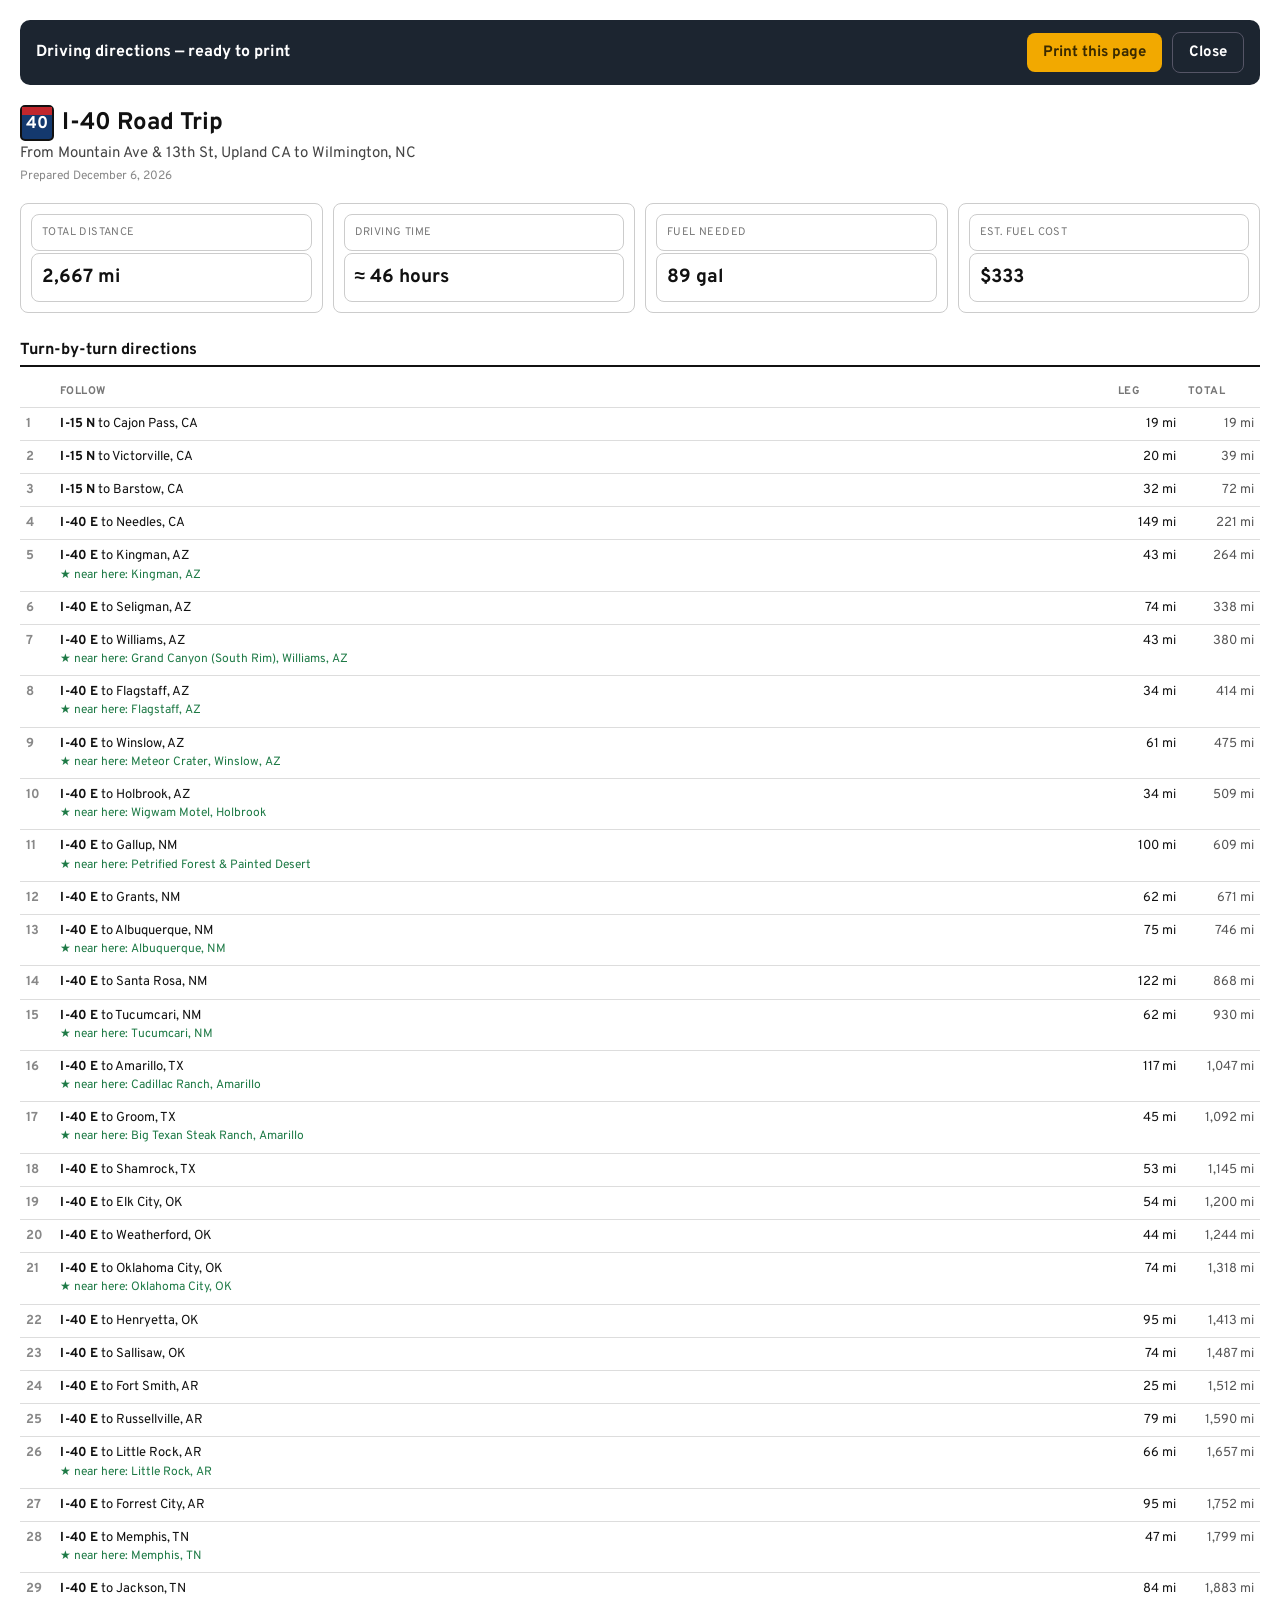
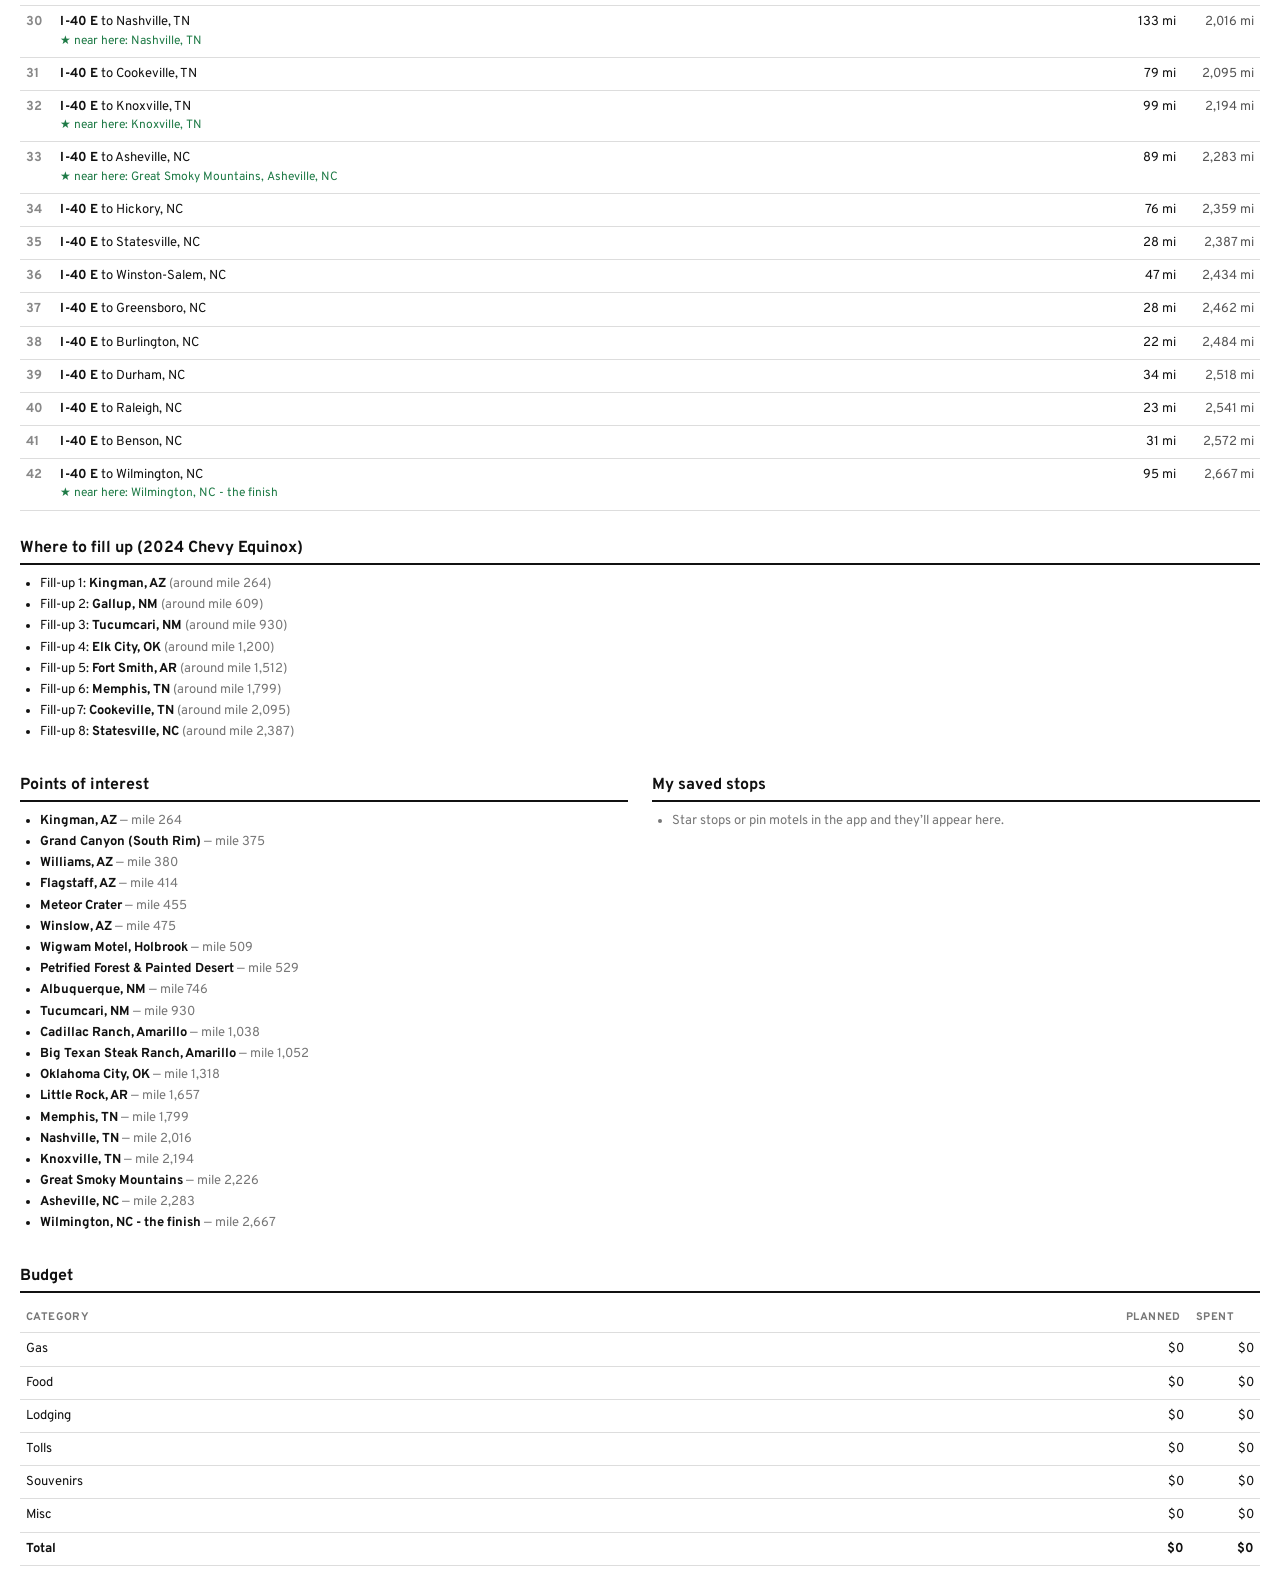
==== print.html @ cb0f687c "Senior-friendly rebuild: Upland home base, Equinox fuel planner, MapQuest-style printout, budget tra" ====
<!DOCTYPE html>
<html lang="en">
<head>
<meta charset="utf-8">
<meta name="viewport" content="width=device-width, initial-scale=1">
<title>I-40 Road Trip — Driving Directions</title>
<style>
  @font-face { font-family:"Overpass"; src:url("fonts/overpass-400.woff2") format("woff2"); font-weight:400; }
  @font-face { font-family:"Overpass"; src:url("fonts/overpass-700.woff2") format("woff2"); font-weight:700; }
  @page { margin:16mm 14mm; }
  *{ box-sizing:border-box; }
  body{ font-family:"Overpass", Arial, sans-serif; color:#111; background:#fff; margin:0; padding:20px; line-height:1.4; }
  .toolbar{ background:#1C2530; color:#fff; padding:12px 16px; border-radius:10px; display:flex; gap:10px; align-items:center; margin-bottom:20px; }
  .toolbar b{ flex:1; }
  .toolbar button{ font-family:inherit; font-size:15px; font-weight:700; padding:10px 16px; border:none; border-radius:8px; cursor:pointer; }
  .print{ background:#F2A900; color:#3a2a00; }
  .back{ background:transparent; color:#fff; border:1.5px solid #556 !important; }

  h1{ font-size:24px; margin:0 0 2px; }
  .route{ font-size:15px; color:#444; margin:0 0 4px; }
  .gen{ font-size:12px; color:#888; margin:0 0 18px; }
  .shield{ display:inline-block; width:34px; height:36px; background:#14396E; border:2px solid #111; border-radius:5px; color:#fff; text-align:center; vertical-align:middle; margin-right:8px; position:relative; }
  .shield i{ font-style:normal; font-weight:700; font-size:17px; position:absolute; bottom:2px; left:0; right:0; }
  .shield b{ display:block; height:8px; background:#C1272D; }

  .summary{ display:grid; grid-template-columns:repeat(4,1fr); gap:10px; margin:0 0 22px; }
  .summary div{ border:1px solid #ccc; border-radius:8px; padding:10px; }
  .summary .k{ font-size:11px; text-transform:uppercase; letter-spacing:.4px; color:#777; }
  .summary .v{ font-size:19px; font-weight:700; margin-top:2px; }

  h2{ font-size:16px; border-bottom:2px solid #111; padding-bottom:4px; margin:26px 0 10px; }
  table{ width:100%; border-collapse:collapse; }
  td, th{ text-align:left; padding:7px 6px; border-bottom:1px solid #ddd; font-size:13px; vertical-align:top; }
  th{ font-size:11px; text-transform:uppercase; letter-spacing:.4px; color:#777; }
  td.n{ width:34px; color:#888; font-weight:700; }
  td.mi{ width:70px; text-align:right; white-space:nowrap; }
  td.cum{ width:78px; text-align:right; white-space:nowrap; color:#555; }
  .road{ font-weight:700; }
  .stopnote{ color:#1E7A46; font-size:12px; }
  ul{ margin:6px 0; padding-left:20px; }
  li{ font-size:13px; margin:3px 0; }
  .muted{ color:#777; }
  .two{ display:grid; grid-template-columns:1fr 1fr; gap:24px; }
  .fill{ display:inline-block; min-width:120px; border-bottom:1px solid #999; }

  @media print { .toolbar{ display:none; } body{ padding:0; } }
</style>
</head>
<body>
  <div class="toolbar">
    <b>Driving directions — ready to print</b>
    <button class="print" onclick="window.print()">Print this page</button>
    <button class="back" onclick="window.close()">Close</button>
  </div>

  <h1><span class="shield"><b></b><i>40</i></span>I-40 Road Trip</h1>
  <p class="route" id="route"></p>
  <p class="gen" id="gen"></p>

  <div class="summary" id="summary"></div>

  <h2>Turn-by-turn directions</h2>
  <table><thead><tr><th></th><th>Follow</th><th class="mi">Leg</th><th class="cum">Total</th></tr></thead>
    <tbody id="legs"></tbody></table>

  <h2>Where to fill up (2024 Chevy Equinox)</h2>
  <ul id="fuel"></ul>

  <div class="two">
    <div>
      <h2>Points of interest</h2>
      <ul id="poi"></ul>
    </div>
    <div>
      <h2>My saved stops</h2>
      <ul id="saved"></ul>
    </div>
  </div>

  <h2>Budget</h2>
  <table><thead><tr><th>Category</th><th class="mi">Planned</th><th class="mi">Spent</th></tr></thead>
    <tbody id="budget"></tbody></table>

  <script src="js/data.js"></script>
  <script src="js/geo.js"></script>
  <script src="js/store.js"></script>
  <script>
    const money = n => "$" + Math.round(Number(n)||0).toLocaleString();
    document.getElementById("route").textContent = "From Mountain Ave & 13th St, Upland CA  to  Wilmington, NC";
    document.getElementById("gen").textContent = "Prepared " + new Date().toLocaleDateString([], {month:"long", day:"numeric", year:"numeric"});

    const f = STORE.fuel;
    const gal = GEO.TOTAL / (f.mpgHwy || 30);
    const summary = [
      ["Total distance", GEO.fmtMi(GEO.TOTAL)],
      ["Driving time", "\u2248 " + Math.round(GEO.drivingHours()) + " hours"],
      ["Fuel needed", Math.round(gal) + " gal"],
      ["Est. fuel cost", money(gal * (f.gasPrice||0))]
    ];
    document.getElementById("summary").innerHTML = summary.map(s =>
      '<div><div class="k">'+s[0]+'</div><div class="v">'+s[1]+'</div></div>').join("");

    // legs
    const legs = GEO.legs();
    document.getElementById("legs").innerHTML = legs.map((l, i) => {
      let html = '<tr><td class="n">'+(i+1)+'</td><td><span class="road">'+l.road+'</span> to '+l.to;
      if (l.stops.length) html += '<br><span class="stopnote">\u2605 near here: '+l.stops.join(", ")+'</span>';
      html += '</td><td class="mi">'+l.seg+' mi</td><td class="cum">'+l.cum.toLocaleString()+' mi</td></tr>';
      return html;
    }).join("");

    // fuel stops
    const stops = GEO.fuelStops(Math.max(120, f.refuelEveryMi||300));
    document.getElementById("fuel").innerHTML = stops.map((s,i) =>
      '<li>Fill-up '+(i+1)+': <b>'+s.town+'</b> <span class="muted">(around mile '+s.mile.toLocaleString()+')</span></li>').join("")
      || '<li class="muted">Set a refuel interval in the app.</li>';

    // POIs
    document.getElementById("poi").innerHTML = GEO.milestones.map(m =>
      '<li><b>'+m.name+'</b> <span class="muted">— mile '+Math.round(m.along).toLocaleString()+'</span></li>').join("");

    // saved (favorites + pinned)
    const favs = GEO.milestones.filter(m => STORE.favs.includes(m.id)).map(m => '<li>\u2605 '+m.name+'</li>');
    const pins = STORE.custom.map(c => '<li>\uD83D\uDCCD '+c.name+'</li>');
    document.getElementById("saved").innerHTML = (favs.concat(pins).join("")) ||
      '<li class="muted">Star stops or pin motels in the app and they\u2019ll appear here.</li>';

    // budget
    const spent = STORE.spentByCat();
    document.getElementById("budget").innerHTML = CATEGORIES.map(c =>
      '<tr><td>'+c+'</td><td class="mi">'+money(STORE.budget[c]||0)+'</td><td class="mi">'+money(spent[c]||0)+'</td></tr>').join("")
      + '<tr><td><b>Total</b></td><td class="mi"><b>'+money(STORE.totalBudget())+'</b></td><td class="mi"><b>'+money(STORE.totalSpent())+'</b></td></tr>';
  </script>
</body>
</html>
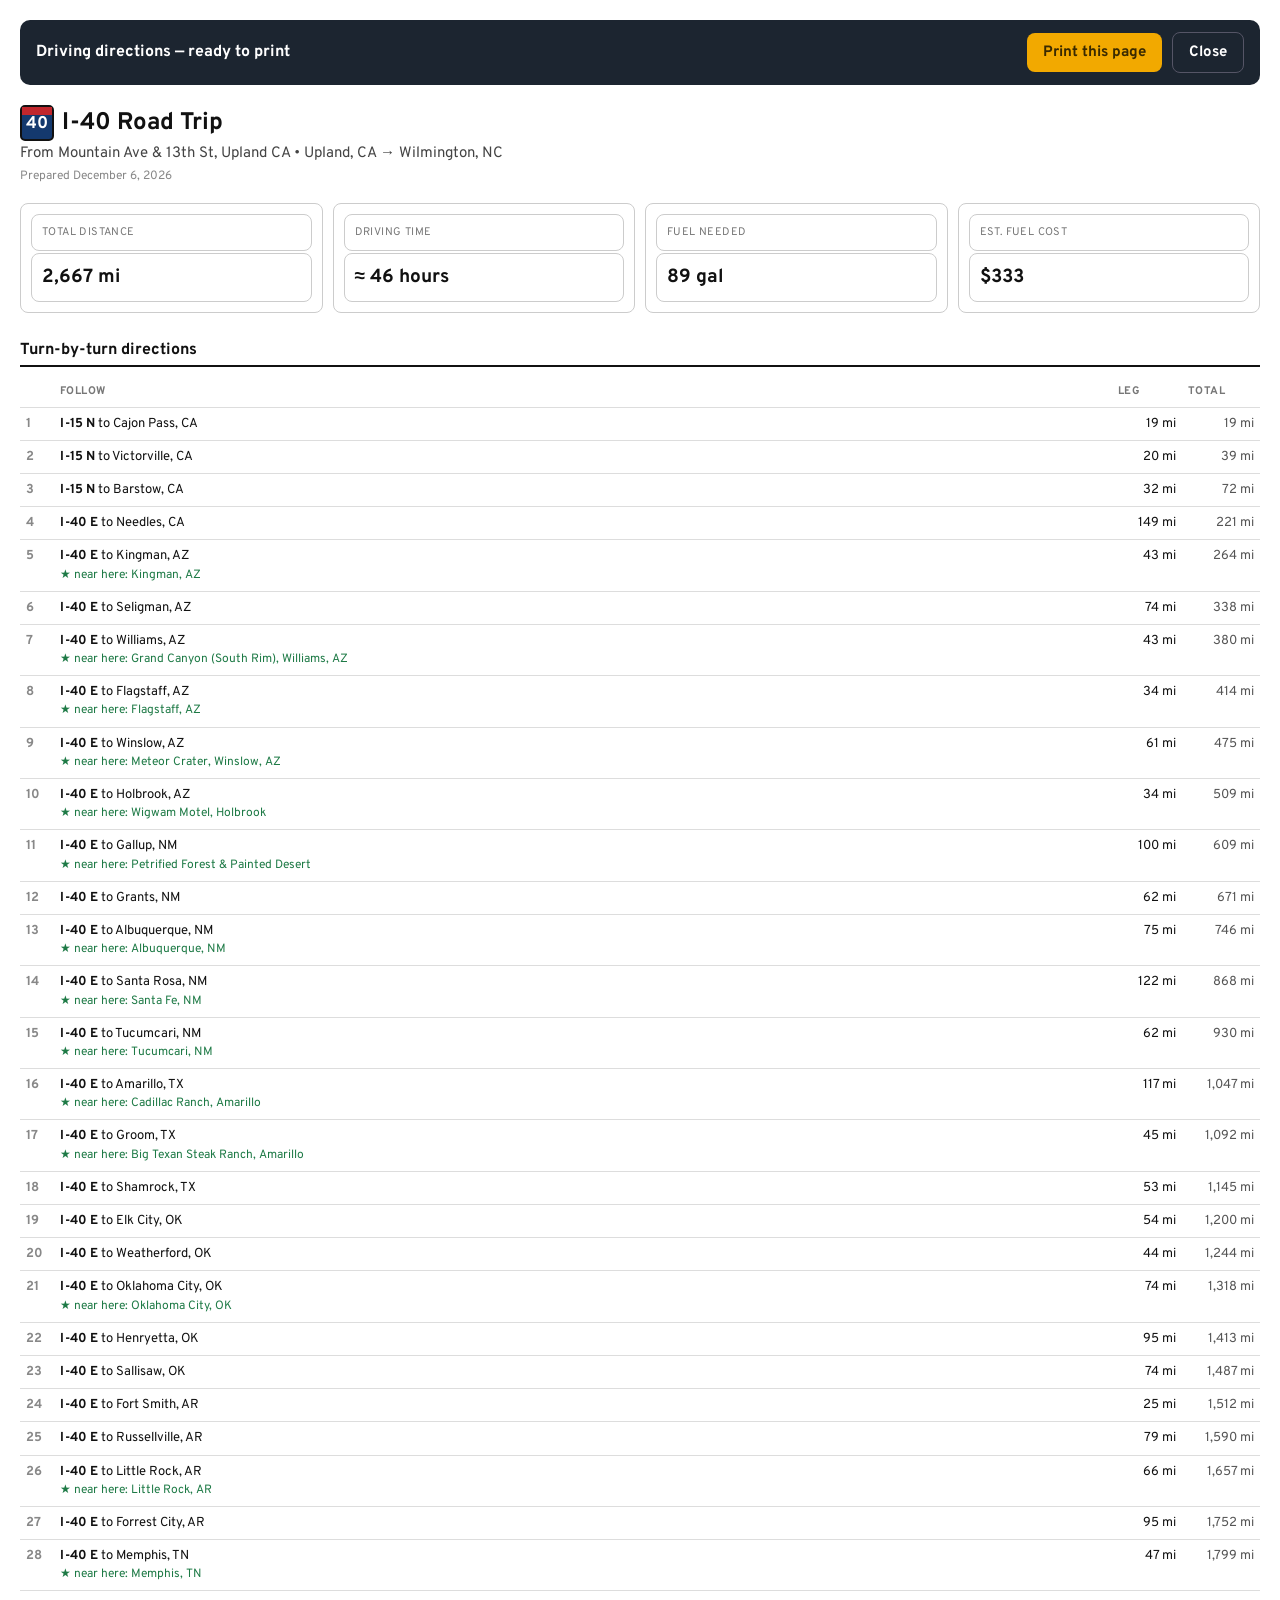
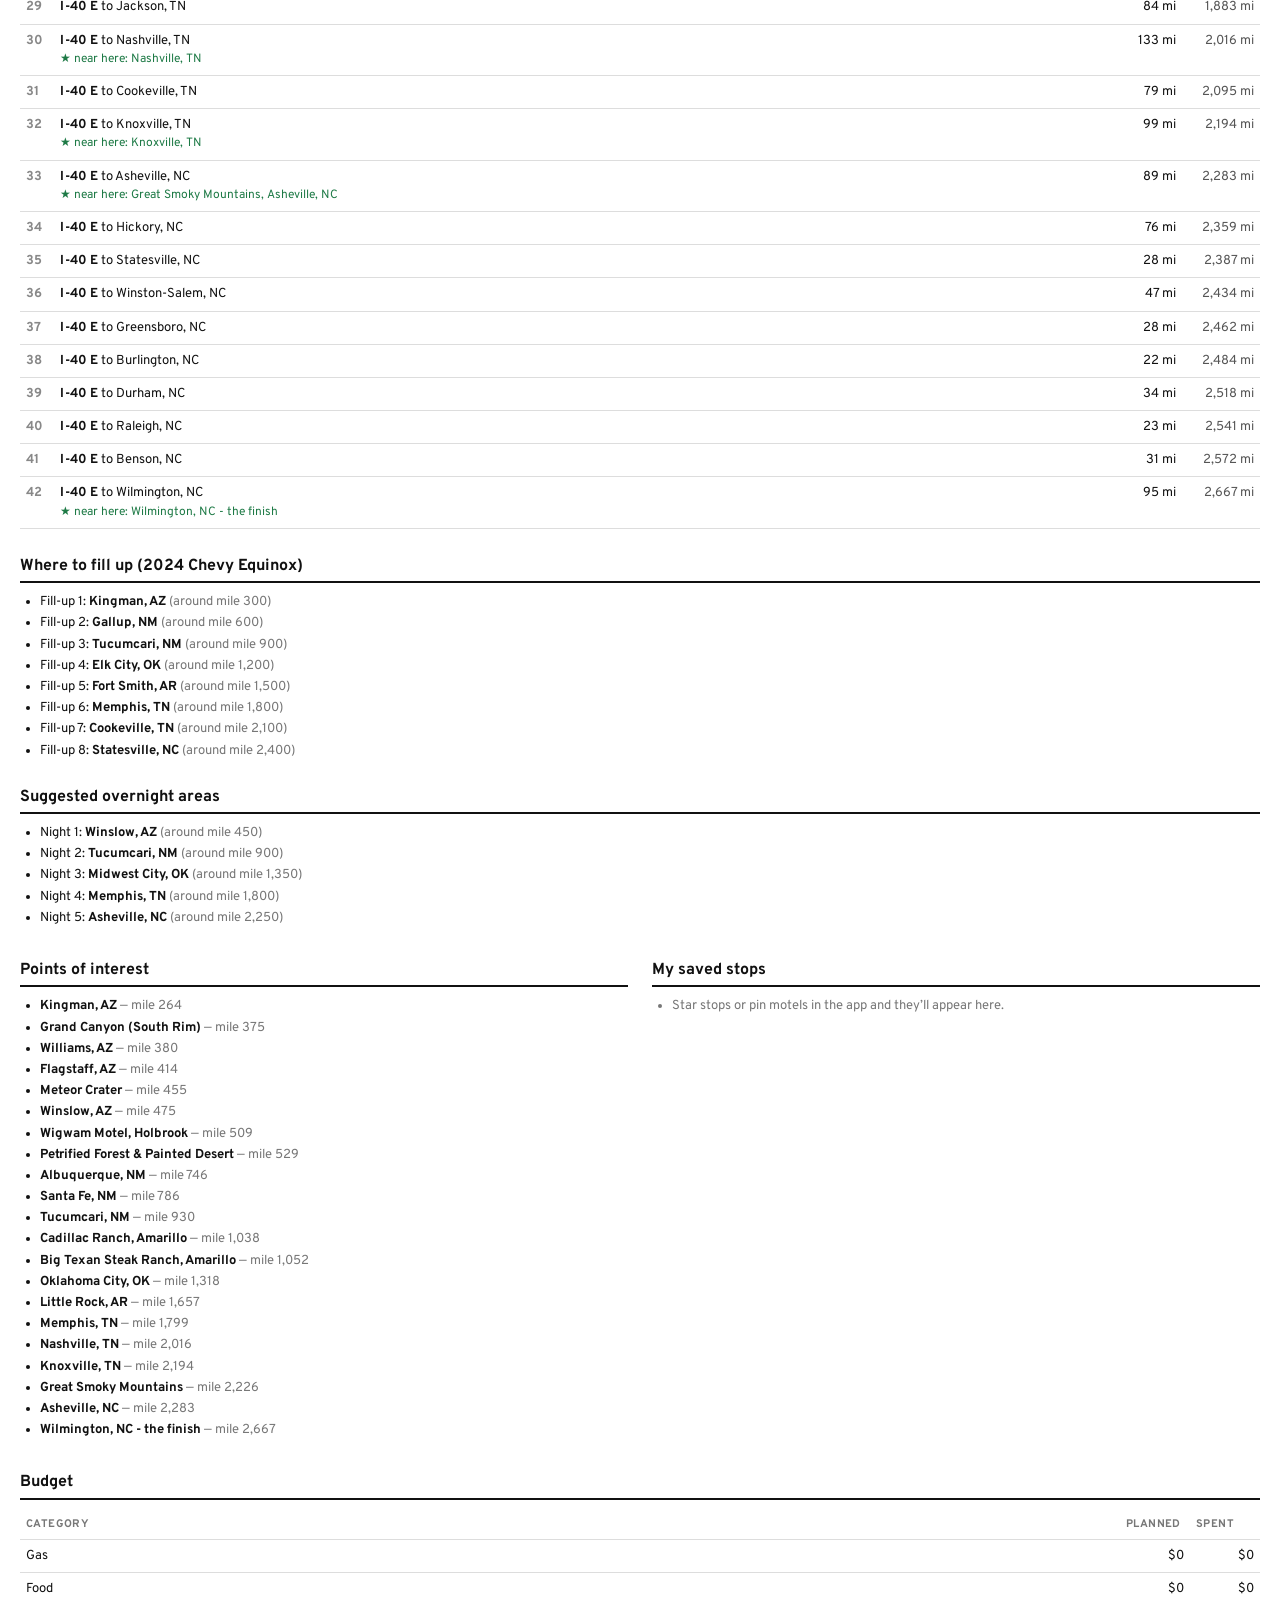
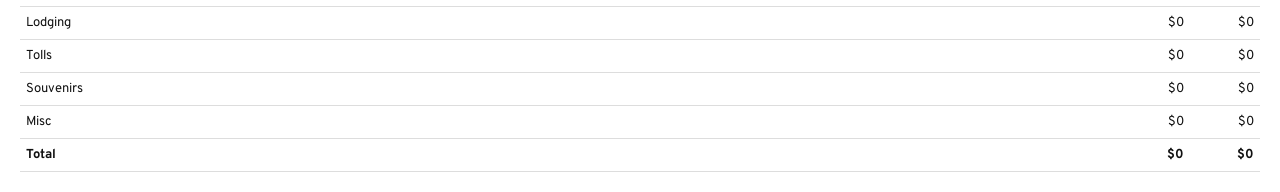
==== commit 2adb105f: "Add route builder: pick detours, route real roads once online, save offline; town-named gas/overnigh" ====
--- a/print.html
+++ b/print.html
@@ -15,19 +15,16 @@
   .toolbar button{ font-family:inherit; font-size:15px; font-weight:700; padding:10px 16px; border:none; border-radius:8px; cursor:pointer; }
   .print{ background:#F2A900; color:#3a2a00; }
   .back{ background:transparent; color:#fff; border:1.5px solid #556 !important; }
-
   h1{ font-size:24px; margin:0 0 2px; }
   .route{ font-size:15px; color:#444; margin:0 0 4px; }
   .gen{ font-size:12px; color:#888; margin:0 0 18px; }
   .shield{ display:inline-block; width:34px; height:36px; background:#14396E; border:2px solid #111; border-radius:5px; color:#fff; text-align:center; vertical-align:middle; margin-right:8px; position:relative; }
   .shield i{ font-style:normal; font-weight:700; font-size:17px; position:absolute; bottom:2px; left:0; right:0; }
   .shield b{ display:block; height:8px; background:#C1272D; }
-
   .summary{ display:grid; grid-template-columns:repeat(4,1fr); gap:10px; margin:0 0 22px; }
   .summary div{ border:1px solid #ccc; border-radius:8px; padding:10px; }
   .summary .k{ font-size:11px; text-transform:uppercase; letter-spacing:.4px; color:#777; }
   .summary .v{ font-size:19px; font-weight:700; margin-top:2px; }
-
   h2{ font-size:16px; border-bottom:2px solid #111; padding-bottom:4px; margin:26px 0 10px; }
   table{ width:100%; border-collapse:collapse; }
   td, th{ text-align:left; padding:7px 6px; border-bottom:1px solid #ddd; font-size:13px; vertical-align:top; }
@@ -41,8 +38,6 @@
   li{ font-size:13px; margin:3px 0; }
   .muted{ color:#777; }
   .two{ display:grid; grid-template-columns:1fr 1fr; gap:24px; }
-  .fill{ display:inline-block; min-width:120px; border-bottom:1px solid #999; }
-
   @media print { .toolbar{ display:none; } body{ padding:0; } }
 </style>
 </head>
@@ -56,7 +51,6 @@
   <h1><span class="shield"><b></b><i>40</i></span>I-40 Road Trip</h1>
   <p class="route" id="route"></p>
   <p class="gen" id="gen"></p>
-
   <div class="summary" id="summary"></div>
 
   <h2>Turn-by-turn directions</h2>
@@ -66,15 +60,12 @@
   <h2>Where to fill up (2024 Chevy Equinox)</h2>
   <ul id="fuel"></ul>
 
+  <h2>Suggested overnight areas</h2>
+  <ul id="nights"></ul>
+
   <div class="two">
-    <div>
-      <h2>Points of interest</h2>
-      <ul id="poi"></ul>
-    </div>
-    <div>
-      <h2>My saved stops</h2>
-      <ul id="saved"></ul>
-    </div>
+    <div><h2>Points of interest</h2><ul id="poi"></ul></div>
+    <div><h2>My saved stops</h2><ul id="saved"></ul></div>
   </div>
 
   <h2>Budget</h2>
@@ -82,12 +73,27 @@
     <tbody id="budget"></tbody></table>
 
   <script src="js/data.js"></script>
+  <script src="js/towns.js"></script>
   <script src="js/geo.js"></script>
   <script src="js/store.js"></script>
   <script>
     const money = n => "$" + Math.round(Number(n)||0).toLocaleString();
-    document.getElementById("route").textContent = "From Mountain Ave & 13th St, Upland CA  to  Wilmington, NC";
-    document.getElementById("gen").textContent = "Prepared " + new Date().toLocaleDateString([], {month:"long", day:"numeric", year:"numeric"});
+
+    // Build the active route (his built route, or the plain I-40 base).
+    const r = STORE.route;
+    let pathNames = "Upland, CA \u2192 Wilmington, NC";
+    if (r && r.geometry && r.geometry.length > 1) {
+      GEO.build(r.geometry, { factor: r.approx ? 1.10 : 1.0, distanceMi: r.distance,
+        durationHr: r.duration, legs: r.legs, named: r.approx ? r.waypoints : null, landmarkThresholdMi: 75 });
+      if (r.waypoints && r.waypoints.length > 2)
+        pathNames = r.waypoints.map(w => w.name).join(" \u2192 ");
+    } else {
+      GEO.build(ROUTE.map(p => [p.lat, p.lng]), { factor: 1.10, named: ROUTE, landmarkThresholdMi: 75 });
+    }
+
+    document.getElementById("route").textContent = "From Mountain Ave & 13th St, Upland CA  \u2022  " + pathNames;
+    document.getElementById("gen").textContent = "Prepared " + new Date().toLocaleDateString([], {month:"long", day:"numeric", year:"numeric"})
+      + (r && r.approx ? "  \u2014  straight-line estimate (build on WiFi for real roads)" : "");
 
     const f = STORE.fuel;
     const gal = GEO.TOTAL / (f.mpgHwy || 30);
@@ -100,26 +106,28 @@
     document.getElementById("summary").innerHTML = summary.map(s =>
       '<div><div class="k">'+s[0]+'</div><div class="v">'+s[1]+'</div></div>').join("");
 
-    // legs
-    const legs = GEO.legs();
+    // directions
+    const legs = GEO.directions();
     document.getElementById("legs").innerHTML = legs.map((l, i) => {
-      let html = '<tr><td class="n">'+(i+1)+'</td><td><span class="road">'+l.road+'</span> to '+l.to;
-      if (l.stops.length) html += '<br><span class="stopnote">\u2605 near here: '+l.stops.join(", ")+'</span>';
+      const follow = l.to ? ('<span class="road">'+l.road+'</span> to '+l.to)
+                          : ('Continue on <span class="road">'+l.road+'</span>');
+      let html = '<tr><td class="n">'+(i+1)+'</td><td>'+follow;
+      if (l.stops && l.stops.length) html += '<br><span class="stopnote">\u2605 near here: '+l.stops.join(", ")+'</span>';
       html += '</td><td class="mi">'+l.seg+' mi</td><td class="cum">'+l.cum.toLocaleString()+' mi</td></tr>';
       return html;
     }).join("");
 
-    // fuel stops
-    const stops = GEO.fuelStops(Math.max(120, f.refuelEveryMi||300));
-    document.getElementById("fuel").innerHTML = stops.map((s,i) =>
-      '<li>Fill-up '+(i+1)+': <b>'+s.town+'</b> <span class="muted">(around mile '+s.mile.toLocaleString()+')</span></li>').join("")
-      || '<li class="muted">Set a refuel interval in the app.</li>';
+    // fuel + overnight
+    const gas = GEO.fuelStops(f.refuelEveryMi);
+    document.getElementById("fuel").innerHTML = gas.map((s,i) =>
+      '<li>Fill-up '+(i+1)+': <b>'+s.town+'</b> <span class="muted">(around mile '+s.mile.toLocaleString()+')</span></li>').join("");
+    const nights = GEO.overnightStops(450);
+    document.getElementById("nights").innerHTML = nights.map((s,i) =>
+      '<li>Night '+(i+1)+': <b>'+s.town+'</b> <span class="muted">(around mile '+s.mile.toLocaleString()+')</span></li>').join("");
 
-    // POIs
+    // POIs + saved
     document.getElementById("poi").innerHTML = GEO.milestones.map(m =>
-      '<li><b>'+m.name+'</b> <span class="muted">— mile '+Math.round(m.along).toLocaleString()+'</span></li>').join("");
-
-    // saved (favorites + pinned)
+      '<li><b>'+m.name+'</b> <span class="muted">\u2014 mile '+Math.round(m.along).toLocaleString()+'</span></li>').join("");
     const favs = GEO.milestones.filter(m => STORE.favs.includes(m.id)).map(m => '<li>\u2605 '+m.name+'</li>');
     const pins = STORE.custom.map(c => '<li>\uD83D\uDCCD '+c.name+'</li>');
     document.getElementById("saved").innerHTML = (favs.concat(pins).join("")) ||
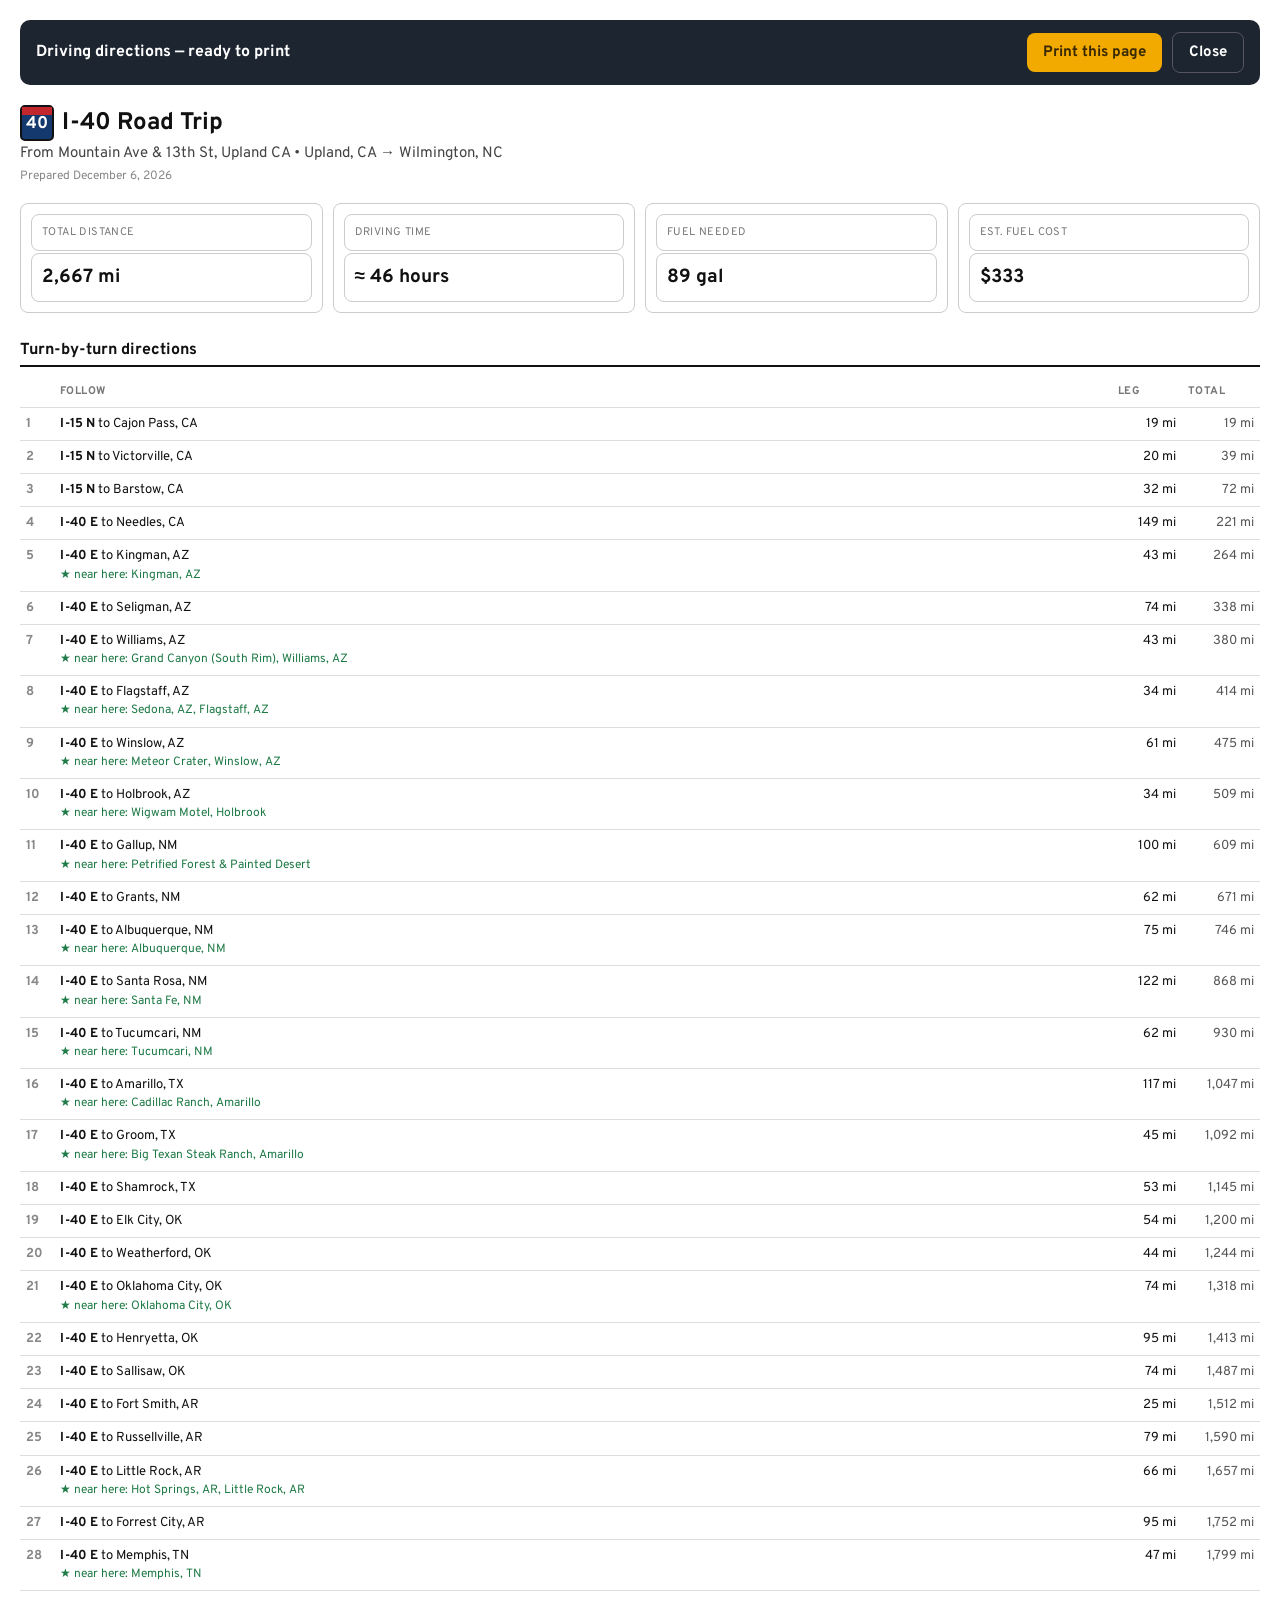
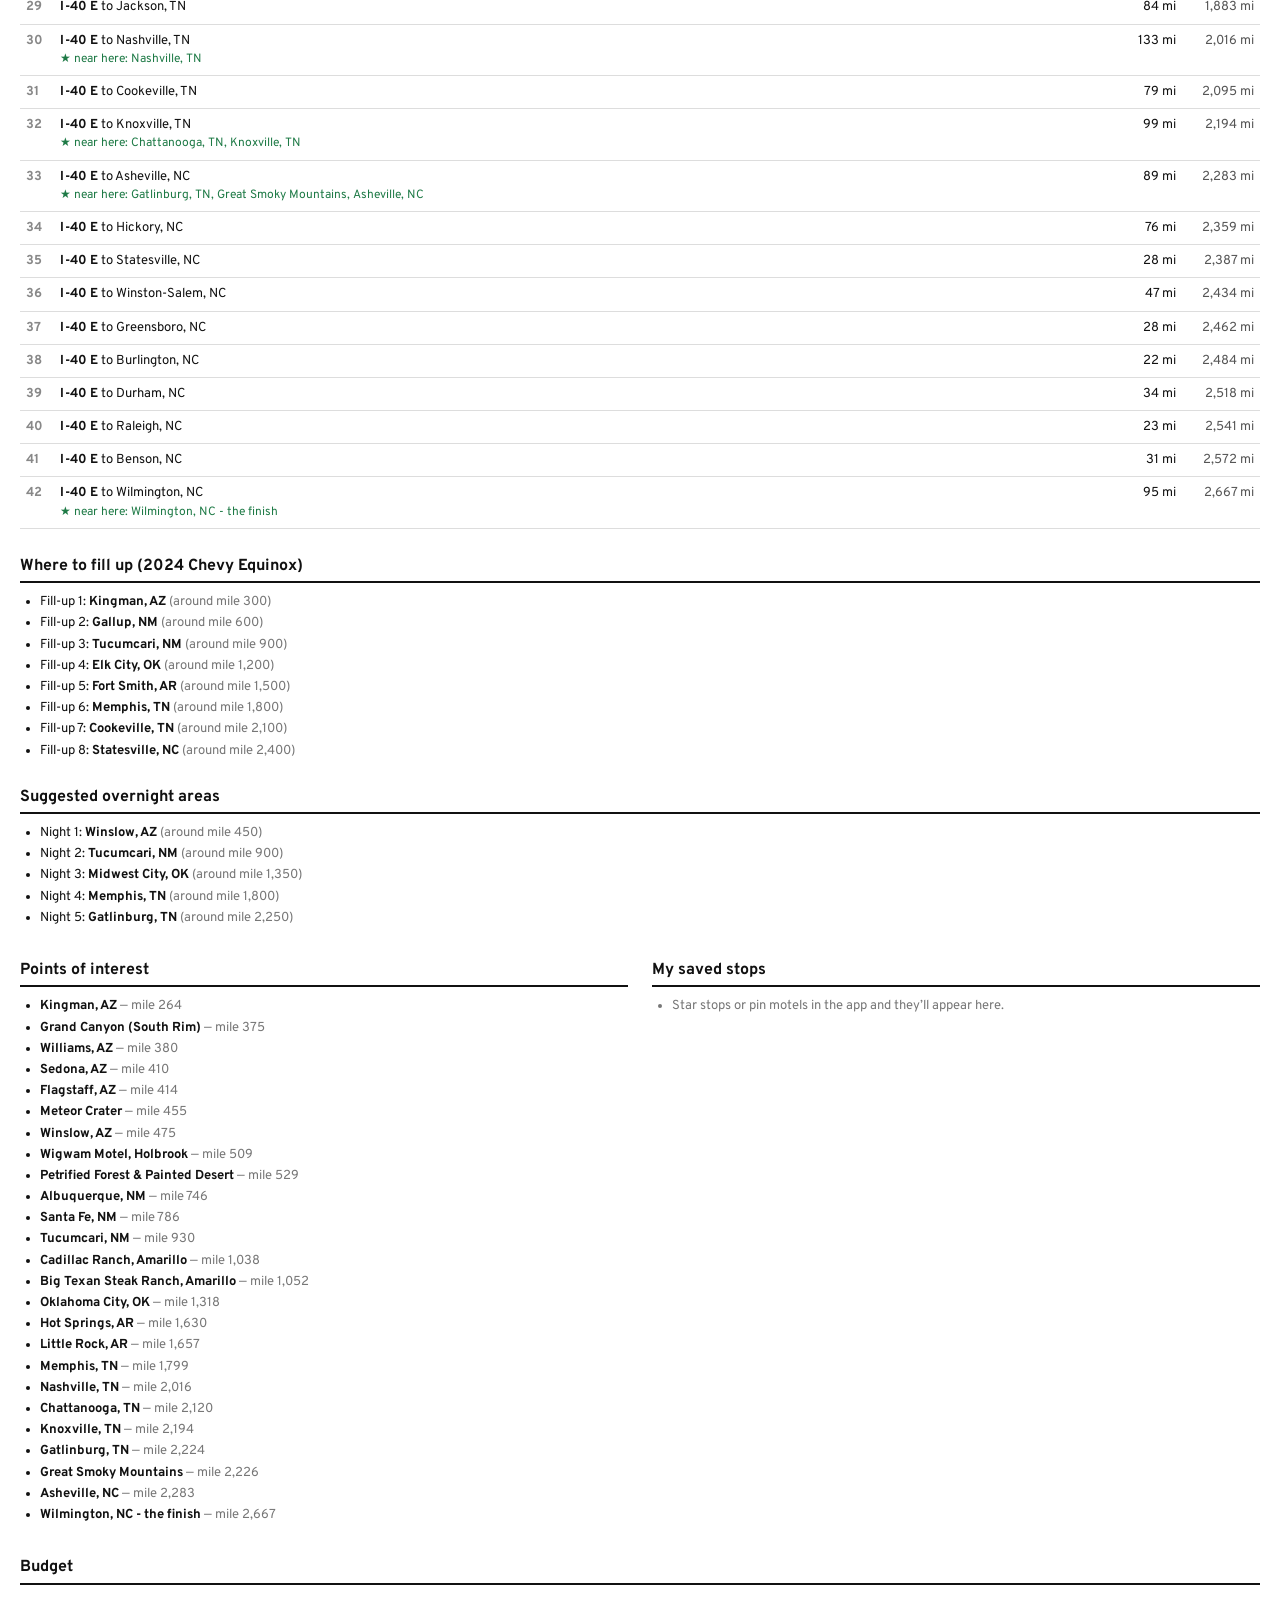
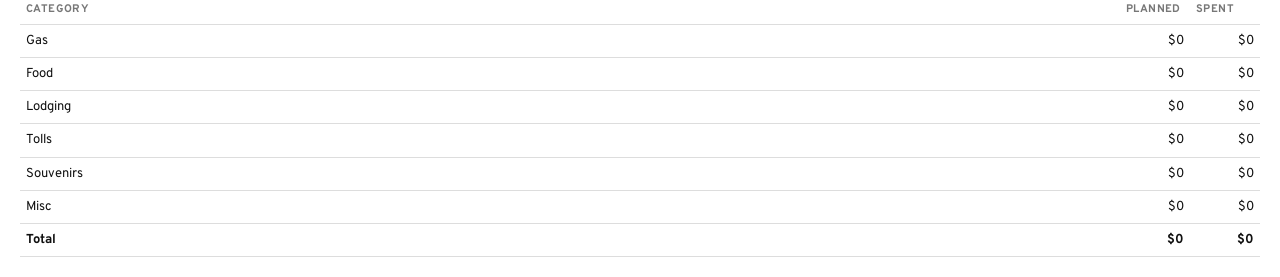
==== commit 518755c3: "Add optional Nashville meetup: split trip into two legs, each with its own detours; show meetup mark" ====
--- a/print.html
+++ b/print.html
@@ -91,7 +91,8 @@
       GEO.build(ROUTE.map(p => [p.lat, p.lng]), { factor: 1.10, named: ROUTE, landmarkThresholdMi: 75 });
     }
 
-    document.getElementById("route").textContent = "From Mountain Ave & 13th St, Upland CA  \u2022  " + pathNames;
+    document.getElementById("route").textContent = "From Mountain Ave & 13th St, Upland CA  \u2022  " + pathNames
+      + (r && r.meetup ? "  \u2022  daughter joins at " + r.meetup.name : "");
     document.getElementById("gen").textContent = "Prepared " + new Date().toLocaleDateString([], {month:"long", day:"numeric", year:"numeric"})
       + (r && r.approx ? "  \u2014  straight-line estimate (build on WiFi for real roads)" : "");
 
@@ -108,10 +109,17 @@
 
     // directions
     const legs = GEO.directions();
+    const mm = (r && r.meetup) ? GEO.project(r.meetup.lat, r.meetup.lng).along : null;
+    let inserted = false;
     document.getElementById("legs").innerHTML = legs.map((l, i) => {
+      let pre = "";
+      if (mm != null && !inserted && l.cum >= mm) {
+        inserted = true;
+        pre = '<tr><td></td><td colspan="3" style="background:#eef4ff;border-left:4px solid #14396E;font-weight:700;">\u2708 Meet up: '+r.meetup.name+' \u2014 around mile '+Math.round(mm).toLocaleString()+' (daughter joins here)</td></tr>';
+      }
       const follow = l.to ? ('<span class="road">'+l.road+'</span> to '+l.to)
                           : ('Continue on <span class="road">'+l.road+'</span>');
-      let html = '<tr><td class="n">'+(i+1)+'</td><td>'+follow;
+      let html = pre + '<tr><td class="n">'+(i+1)+'</td><td>'+follow;
       if (l.stops && l.stops.length) html += '<br><span class="stopnote">\u2605 near here: '+l.stops.join(", ")+'</span>';
       html += '</td><td class="mi">'+l.seg+' mi</td><td class="cum">'+l.cum.toLocaleString()+' mi</td></tr>';
       return html;
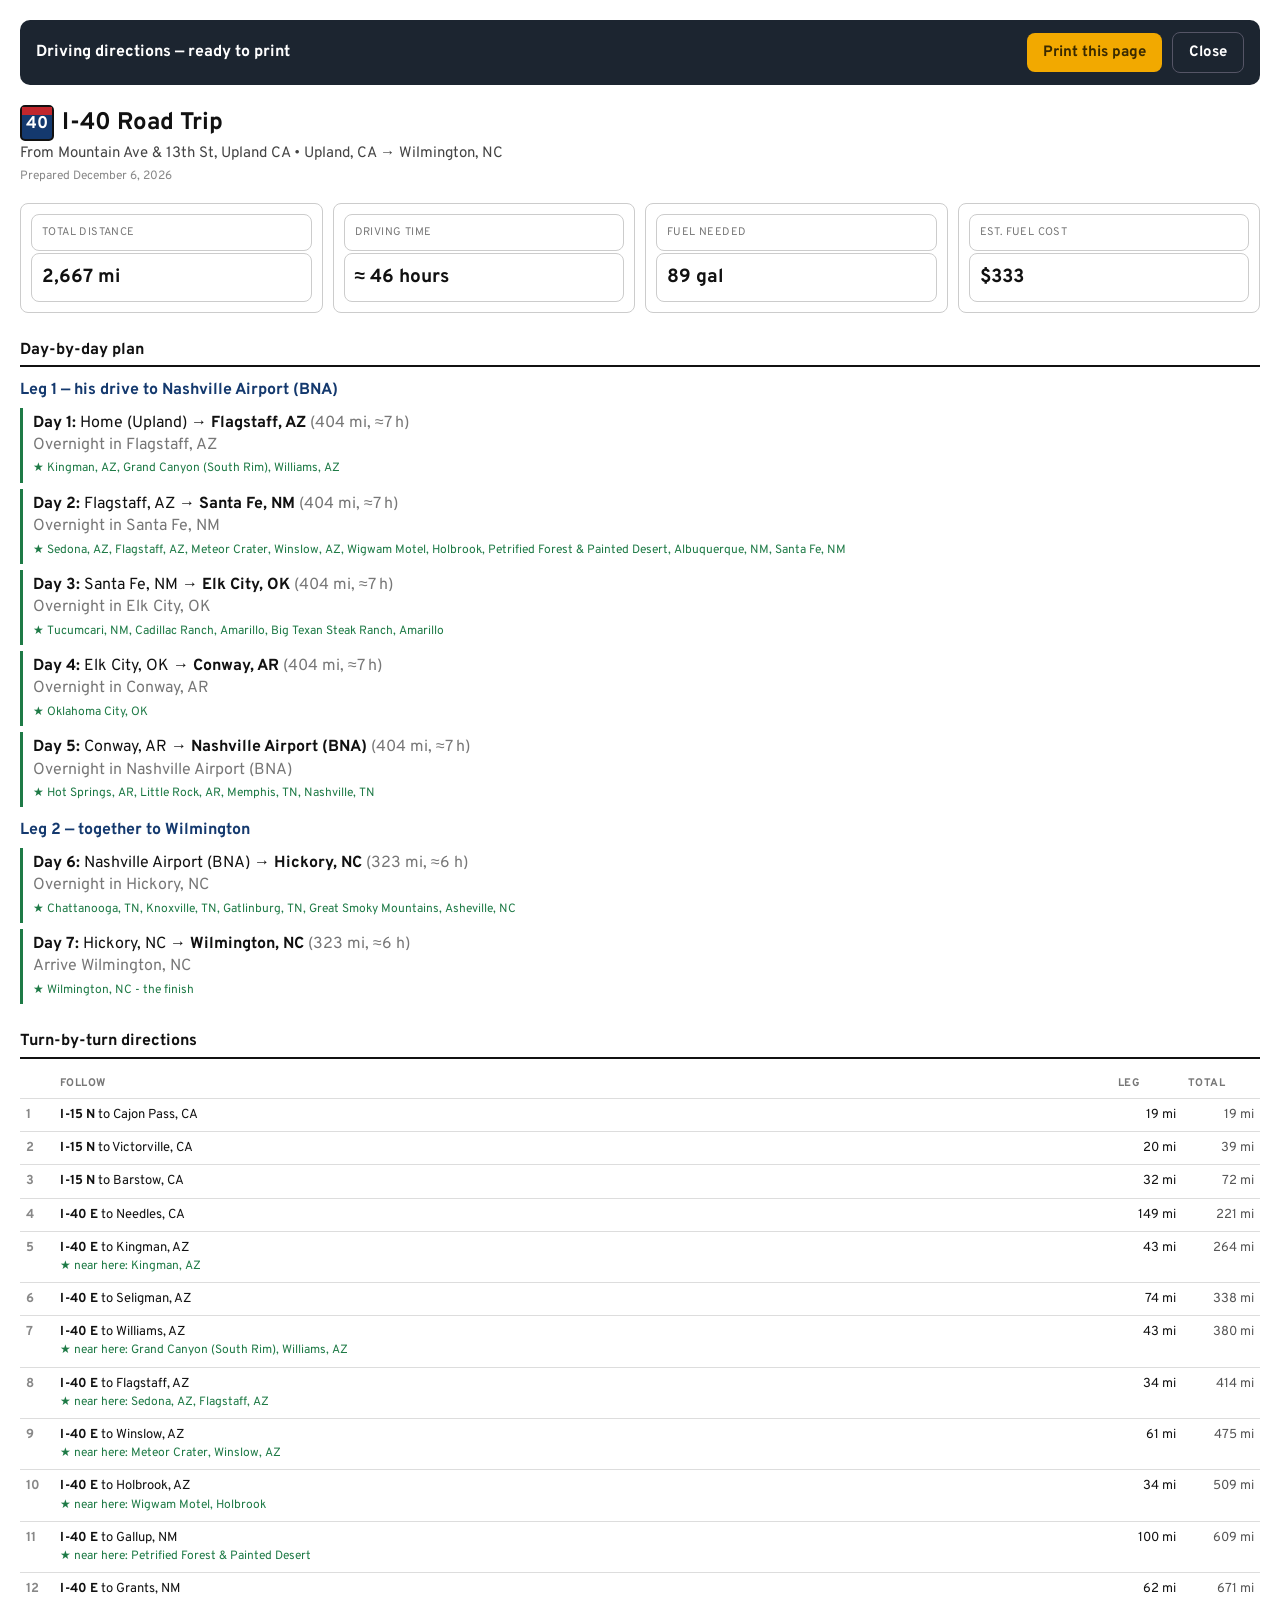
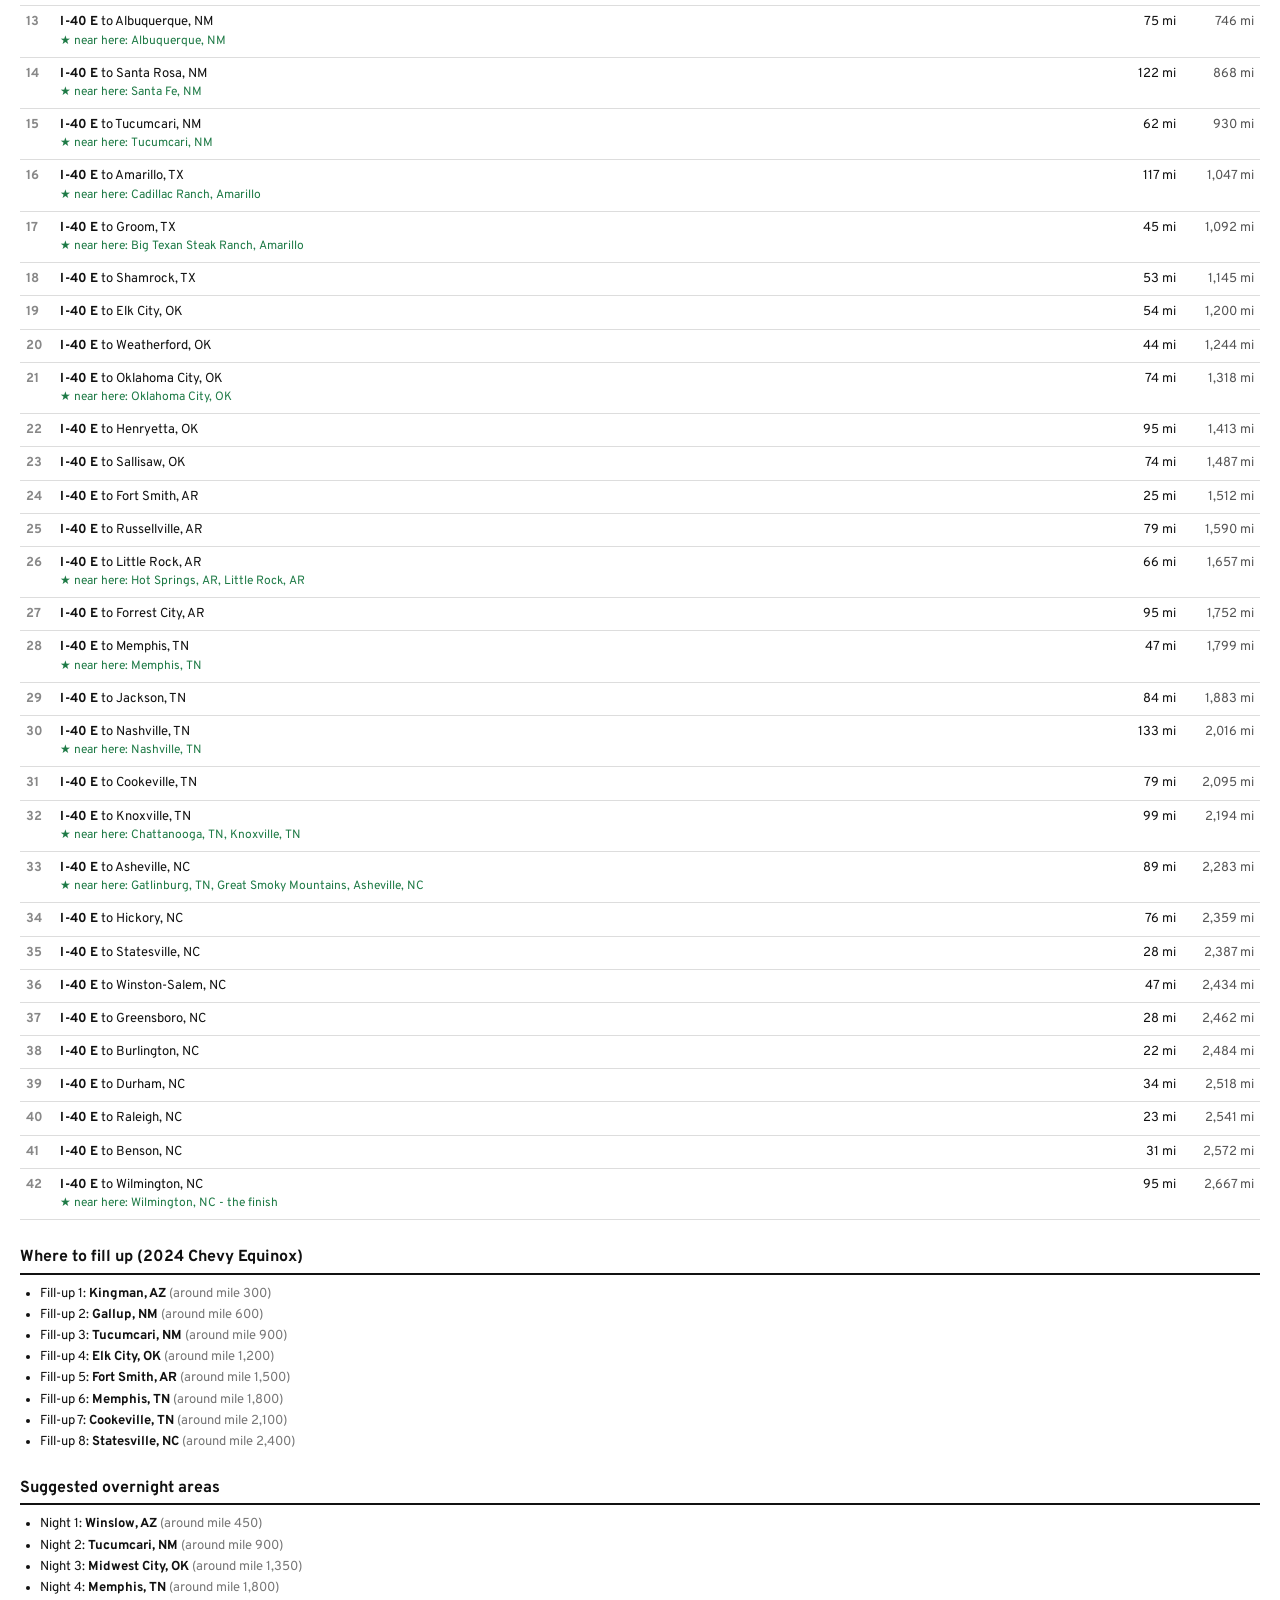
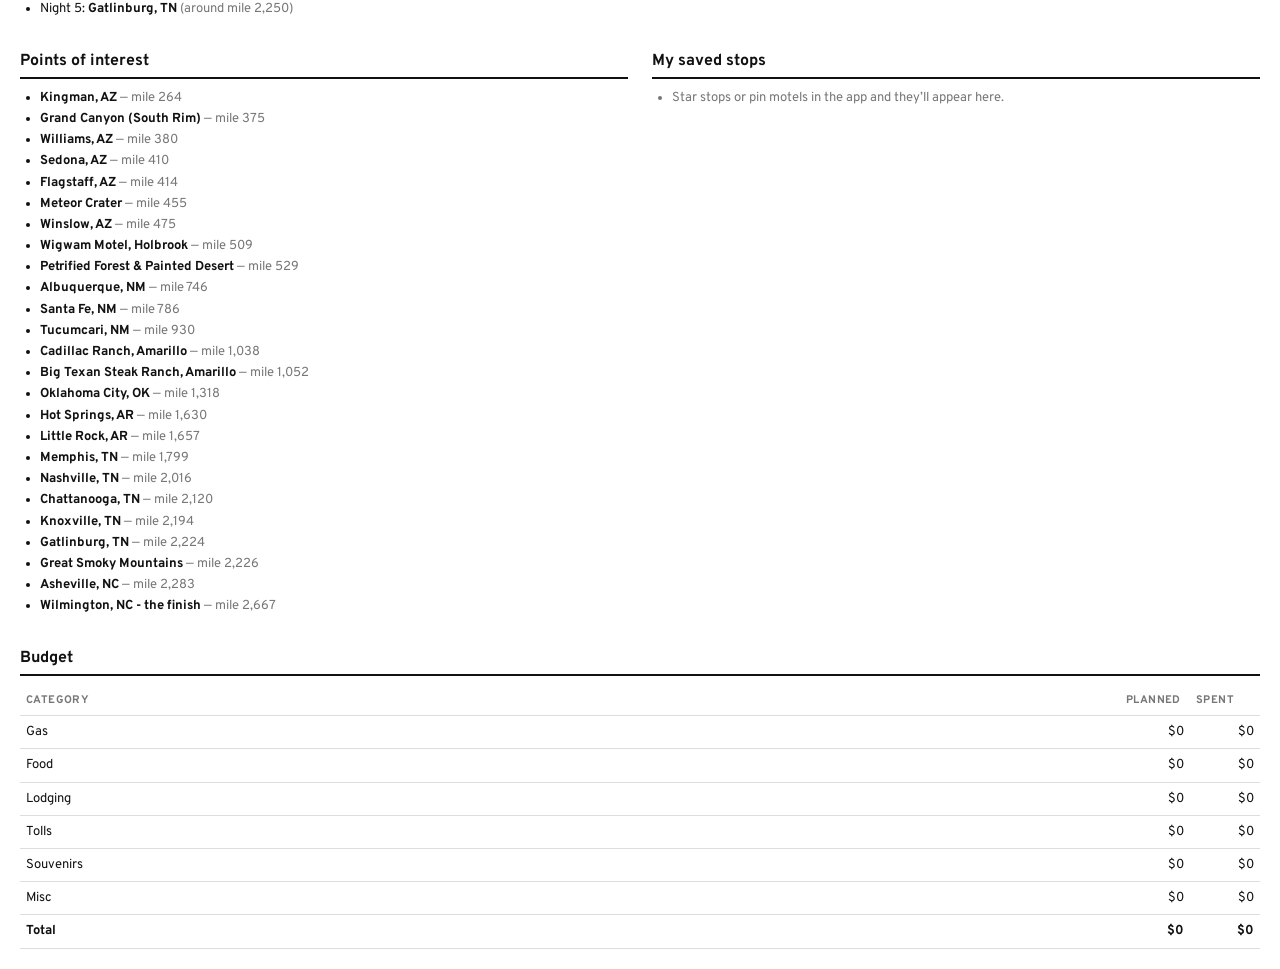
==== commit e7bafbe8: "Add day-by-day overnight planning: balanced driving days per leg with adjustable miles/day, overnigh" ====
--- a/print.html
+++ b/print.html
@@ -53,6 +53,9 @@
   <p class="gen" id="gen"></p>
   <div class="summary" id="summary"></div>
 
+  <h2>Day-by-day plan</h2>
+  <div id="days"></div>
+
   <h2>Turn-by-turn directions</h2>
   <table><thead><tr><th></th><th>Follow</th><th class="mi">Leg</th><th class="cum">Total</th></tr></thead>
     <tbody id="legs"></tbody></table>
@@ -107,6 +110,36 @@
     document.getElementById("summary").innerHTML = summary.map(s =>
       '<div><div class="k">'+s[0]+'</div><div class="v">'+s[1]+'</div></div>').join("");
 
+    // day-by-day plan
+    (function(){
+      const perDay = STORE.milesPerDay || 450;
+      const mObj = STORE.meetup;
+      const segs = [];
+      if (mObj.enabled) {
+        const mmi = GEO.project(mObj.lat, mObj.lng).along;
+        segs.push({ title: "Leg 1 — his drive to " + mObj.name, days: GEO.planDays(0, mmi, perDay, "Home (Upland)", mObj.name) });
+        segs.push({ title: "Leg 2 — together to Wilmington", days: GEO.planDays(mmi, GEO.TOTAL, perDay, mObj.name, "Wilmington, NC") });
+      } else {
+        segs.push({ title: "", days: GEO.planDays(0, GEO.TOTAL, perDay, "Home (Upland)", "Wilmington, NC") });
+      }
+      const totalDays = segs.reduce((a,s)=>a+s.days.length,0);
+      let dayNo = 0, html = "";
+      segs.forEach(seg => {
+        if (seg.title) html += '<p style="font-weight:700;color:#14396E;margin:12px 0 4px;">'+seg.title+'</p>';
+        seg.days.forEach(d => {
+          dayNo++;
+          const last = dayNo === totalDays;
+          html += '<div style="border-left:3px solid #1E7A46;padding:4px 0 4px 10px;margin:6px 0;">'+
+            '<b>Day '+dayNo+':</b> '+d.from+' \u2192 <b>'+d.to+'</b> '+
+            '<span class="muted">('+d.miles.toLocaleString()+' mi, \u2248'+Math.round(d.hours)+' h)</span><br>'+
+            '<span class="muted">'+(last ? "Arrive "+d.to : "Overnight in "+d.to)+'</span>'+
+            (d.stops.length ? '<br><span class="stopnote">\u2605 '+d.stops.join(", ")+'</span>' : '')+
+            '</div>';
+        });
+      });
+      document.getElementById("days").innerHTML = html;
+    })();
+
     // directions
     const legs = GEO.directions();
     const mm = (r && r.meetup) ? GEO.project(r.meetup.lat, r.meetup.lng).along : null;
